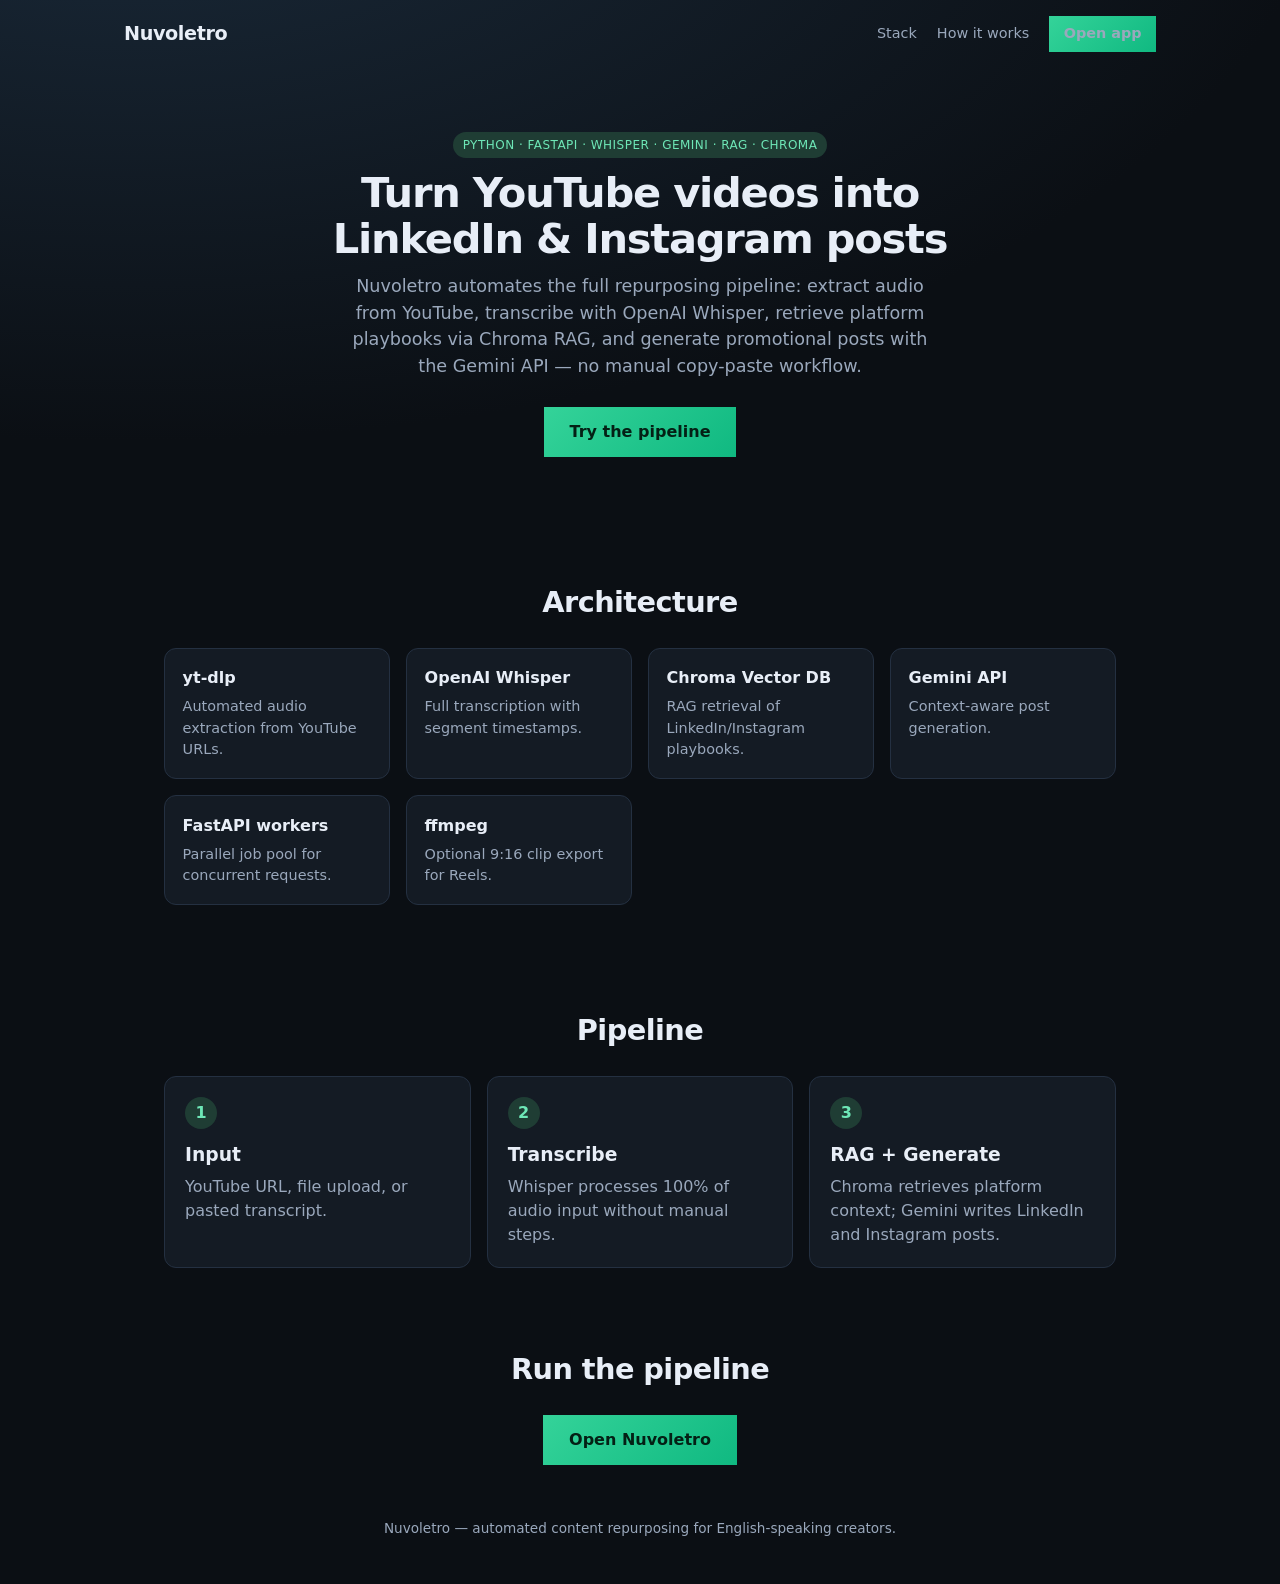
==== static/landing.html @ f25f4bf4 "Initial commit: Nuvoletro - Automated content repurposing pipeline with Whisper, Chroma RAG, and Gem" ====
<!DOCTYPE html>
<html lang="en">
<head>
  <meta charset="UTF-8" />
  <meta name="viewport" content="width=device-width, initial-scale=1" />
  <title>Nuvoletro — Automated content repurposing</title>
  <meta name="description" content="Extract YouTube audio, transcribe with Whisper, contextualize with RAG + Gemini, and generate LinkedIn and Instagram posts automatically." />
  <link rel="stylesheet" href="/static/style.css" />
  <link rel="stylesheet" href="/static/landing.css" />
</head>
<body>
  <nav class="lp-nav">
    <span class="lp-logo">Nuvoletro</span>
    <div class="lp-nav-links">
      <a href="#stack">Stack</a>
      <a href="#how">How it works</a>
      <a class="btn lp-cta-sm" href="/">Open app</a>
    </div>
  </nav>

  <header class="lp-hero">
    <p class="badge">Python · FastAPI · Whisper · Gemini · RAG · Chroma</p>
    <h1>Turn YouTube videos into LinkedIn & Instagram posts</h1>
    <p class="lp-sub">
      Nuvoletro automates the full repurposing pipeline: extract audio from YouTube,
      transcribe with OpenAI Whisper, retrieve platform playbooks via Chroma RAG,
      and generate promotional posts with the Gemini API — no manual copy-paste workflow.
    </p>
    <div class="lp-hero-cta">
      <a class="btn lp-cta" href="/">Try the pipeline</a>
    </div>
  </header>

  <section class="lp-section" id="stack">
    <h2>Architecture</h2>
    <ul class="lp-grid">
      <li><strong>yt-dlp</strong><span>Automated audio extraction from YouTube URLs.</span></li>
      <li><strong>OpenAI Whisper</strong><span>Full transcription with segment timestamps.</span></li>
      <li><strong>Chroma Vector DB</strong><span>RAG retrieval of LinkedIn/Instagram playbooks.</span></li>
      <li><strong>Gemini API</strong><span>Context-aware post generation.</span></li>
      <li><strong>FastAPI workers</strong><span>Parallel job pool for concurrent requests.</span></li>
      <li><strong>ffmpeg</strong><span>Optional 9:16 clip export for Reels.</span></li>
    </ul>
  </section>

  <section class="lp-section" id="how">
    <h2>Pipeline</h2>
    <div class="lp-steps">
      <article class="lp-step">
        <span class="lp-step-num">1</span>
        <h3>Input</h3>
        <p>YouTube URL, file upload, or pasted transcript.</p>
      </article>
      <article class="lp-step">
        <span class="lp-step-num">2</span>
        <h3>Transcribe</h3>
        <p>Whisper processes 100% of audio input without manual steps.</p>
      </article>
      <article class="lp-step">
        <span class="lp-step-num">3</span>
        <h3>RAG + Generate</h3>
        <p>Chroma retrieves platform context; Gemini writes LinkedIn and Instagram posts.</p>
      </article>
    </div>
  </section>

  <section class="lp-section lp-final">
    <h2>Run the pipeline</h2>
    <a class="btn lp-cta" href="/">Open Nuvoletro</a>
  </section>

  <footer>
    <p>Nuvoletro — automated content repurposing for English-speaking creators.</p>
  </footer>
</body>
</html>
---- static/style.css ----
:root {
  --bg: #0b0f14;
  --card: #141b24;
  --text: #e8eef7;
  --muted: #9aa8bc;
  --accent: #6ee7b7;
  --accent-dim: #1f3d34;
  --border: #243041;
  --danger: #f87171;
}

* { box-sizing: border-box; }

body {
  margin: 0;
  font-family: "Segoe UI", system-ui, sans-serif;
  background: radial-gradient(1200px 600px at 10% -10%, #1a2a3a, var(--bg));
  color: var(--text);
  line-height: 1.5;
}

.hero {
  padding: 2.5rem 1.5rem 1rem;
  text-align: center;
}

.app-nav {
  display: flex;
  align-items: center;
  justify-content: space-between;
  max-width: 960px;
  margin: 0 auto 1.5rem;
  text-align: left;
}
.app-logo { font-weight: 700; color: var(--text); text-decoration: none; font-size: 1.1rem; }
.app-nav-link { color: var(--muted); text-decoration: none; font-size: 0.9rem; }
.app-nav-link:hover { color: var(--text); }

.badge {
  display: inline-block;
  margin: 0;
  padding: 0.25rem 0.6rem;
  border-radius: 999px;
  background: var(--accent-dim);
  color: var(--accent);
  font-size: 0.75rem;
  letter-spacing: 0.04em;
  text-transform: uppercase;
}

h1 {
  margin: 0.5rem 0 0.25rem;
  font-size: 2.4rem;
  letter-spacing: -0.03em;
}

.tagline { color: var(--muted); max-width: 36rem; margin: 0 auto; }

.mode-pill {
  display: inline-block;
  margin-top: 1rem;
  padding: 0.35rem 0.75rem;
  border-radius: 999px;
  border: 1px solid var(--border);
  font-size: 0.85rem;
}

.container {
  max-width: 960px;
  margin: 0 auto;
  padding: 1rem 1.5rem 3rem;
}

.card {
  background: var(--card);
  border: 1px solid var(--border);
  border-radius: 14px;
  padding: 1.25rem 1.5rem;
  margin-bottom: 1.25rem;
}

label {
  display: block;
  margin-bottom: 1rem;
  font-size: 0.9rem;
  color: var(--muted);
}

input, textarea, select, button {
  width: 100%;
  margin-top: 0.35rem;
  padding: 0.65rem 0.75rem;
  border-radius: 8px;
  border: 1px solid var(--border);
  background: #0f141c;
  color: var(--text);
  font: inherit;
}

button, .btn {
  cursor: pointer;
  border: none;
  background: linear-gradient(135deg, #34d399, #10b981);
  color: #042015;
  font-weight: 600;
  text-decoration: none;
  display: inline-block;
  text-align: center;
}

button:disabled { opacity: 0.6; cursor: wait; }

.or { text-align: center; color: var(--muted); font-size: 0.85rem; }

.status { margin-top: 1rem; color: var(--accent); }
.status.error { color: var(--danger); }

.results-header {
  display: flex;
  flex-wrap: wrap;
  align-items: center;
  justify-content: space-between;
  gap: 0.75rem;
}

.actions { display: flex; gap: 0.5rem; flex-wrap: wrap; }

.btn.secondary {
  width: auto;
  padding: 0.5rem 0.85rem;
  background: transparent;
  border: 1px solid var(--border);
  color: var(--text);
  font-size: 0.85rem;
}

.platform-grid {
  display: grid;
  grid-template-columns: repeat(auto-fit, minmax(240px, 1fr));
  gap: 1rem;
  margin: 1rem 0;
}

.platform {
  border: 1px solid var(--border);
  border-radius: 10px;
  padding: 1rem;
  background: #0f141c;
}

.platform h3 { margin-top: 0; font-size: 1rem; }

.platform .copy {
  margin-top: 0.75rem;
  width: auto;
  padding: 0.4rem 0.7rem;
  font-size: 0.8rem;
}

pre {
  white-space: pre-wrap;
  word-break: break-word;
  background: #0f141c;
  border-radius: 8px;
  padding: 0.75rem;
  font-size: 0.85rem;
  max-height: 220px;
  overflow: auto;
}

#clips-out { padding-left: 1.2rem; }
#clips-out li { margin-bottom: 0.6rem; }
.clip-dl { width: auto; margin-left: 0.5rem; padding: 0.25rem 0.6rem; font-size: 0.75rem; }
.clip-note { list-style: none; color: var(--muted); font-size: 0.8rem; }

footer {
  text-align: center;
  color: var(--muted);
  font-size: 0.85rem;
  padding-bottom: 2rem;
}
---- static/landing.css ----
.lp-nav {
  display: flex;
  align-items: center;
  justify-content: space-between;
  padding: 1rem 1.5rem;
  max-width: 1080px;
  margin: 0 auto;
}
.lp-logo { font-weight: 700; font-size: 1.2rem; letter-spacing: -0.02em; }
.lp-nav-links { display: flex; align-items: center; gap: 1.25rem; }
.lp-nav-links a { color: var(--muted); text-decoration: none; font-size: 0.9rem; }
.lp-nav-links a:hover { color: var(--text); }
.lp-cta-sm { width: auto; padding: 0.45rem 0.9rem; font-size: 0.85rem; }

.lp-hero {
  max-width: 760px;
  margin: 2rem auto 0;
  padding: 2rem 1.5rem 3rem;
  text-align: center;
}
.lp-hero h1 { font-size: 2.6rem; line-height: 1.1; margin: 0.75rem 0; letter-spacing: -0.03em; }
.lp-sub { color: var(--muted); font-size: 1.1rem; max-width: 38rem; margin: 0 auto; }
.lp-sub.center { text-align: center; }
.lp-hero-cta { display: flex; gap: 0.75rem; justify-content: center; margin: 1.75rem 0 0.75rem; flex-wrap: wrap; }
.lp-cta { width: auto; padding: 0.8rem 1.6rem; font-size: 1rem; }
.lp-microcopy { color: var(--muted); font-size: 0.82rem; }
.lp-microcopy.center { text-align: center; margin-top: 1rem; }

.lp-section { max-width: 1000px; margin: 0 auto; padding: 2.5rem 1.5rem; }
.lp-section h2 { text-align: center; font-size: 1.8rem; letter-spacing: -0.02em; }

.lp-steps { display: grid; grid-template-columns: repeat(auto-fit, minmax(240px, 1fr)); gap: 1rem; margin-top: 1.5rem; }
.lp-step {
  background: var(--card); border: 1px solid var(--border);
  border-radius: 12px; padding: 1.25rem;
}
.lp-step-num {
  display: inline-flex; align-items: center; justify-content: center;
  width: 2rem; height: 2rem; border-radius: 999px;
  background: var(--accent-dim); color: var(--accent); font-weight: 700;
}
.lp-step h3 { margin: 0.75rem 0 0.35rem; }
.lp-step p { color: var(--muted); margin: 0; }

.lp-grid {
  list-style: none; padding: 0; margin: 1.5rem 0 0;
  display: grid; grid-template-columns: repeat(auto-fit, minmax(220px, 1fr)); gap: 1rem;
}
.lp-grid li {
  background: var(--card); border: 1px solid var(--border);
  border-radius: 12px; padding: 1.1rem; display: flex; flex-direction: column; gap: 0.35rem;
}
.lp-grid strong { color: var(--text); }
.lp-grid span { color: var(--muted); font-size: 0.9rem; }

.lp-pricing { display: grid; grid-template-columns: repeat(auto-fit, minmax(250px, 1fr)); gap: 1.25rem; margin-top: 1.75rem; }
.lp-plan {
  position: relative; background: var(--card); border: 1px solid var(--border);
  border-radius: 14px; padding: 1.5rem; display: flex; flex-direction: column;
}
.lp-plan-featured { border-color: var(--accent); box-shadow: 0 0 0 1px var(--accent-dim); }
.lp-tag {
  position: absolute; top: -0.7rem; left: 1.5rem;
  background: var(--accent); color: #042015; font-size: 0.72rem; font-weight: 700;
  padding: 0.2rem 0.6rem; border-radius: 999px;
}
.lp-price { font-size: 2.2rem; font-weight: 700; margin: 0.5rem 0 0; }
.lp-price span { font-size: 1rem; color: var(--muted); font-weight: 400; }
.lp-plan-sub { color: var(--muted); margin: 0.25rem 0 1rem; }
.lp-plan ul { list-style: none; padding: 0; margin: 0 0 1.25rem; flex: 1; }
.lp-plan li { padding: 0.35rem 0; border-bottom: 1px solid var(--border); color: var(--text); font-size: 0.92rem; }
.lp-plan li:last-child { border-bottom: none; }
.lp-plan .btn { width: 100%; }

.lp-audience { text-align: center; }
.lp-audience h2 { margin-bottom: 0.75rem; }

.lp-final { text-align: center; }
.lp-final h2 { max-width: 30rem; margin: 0 auto 1.5rem; }

@media (max-width: 520px) {
  .lp-hero h1 { font-size: 2rem; }
  .lp-nav-links { gap: 0.75rem; }
}
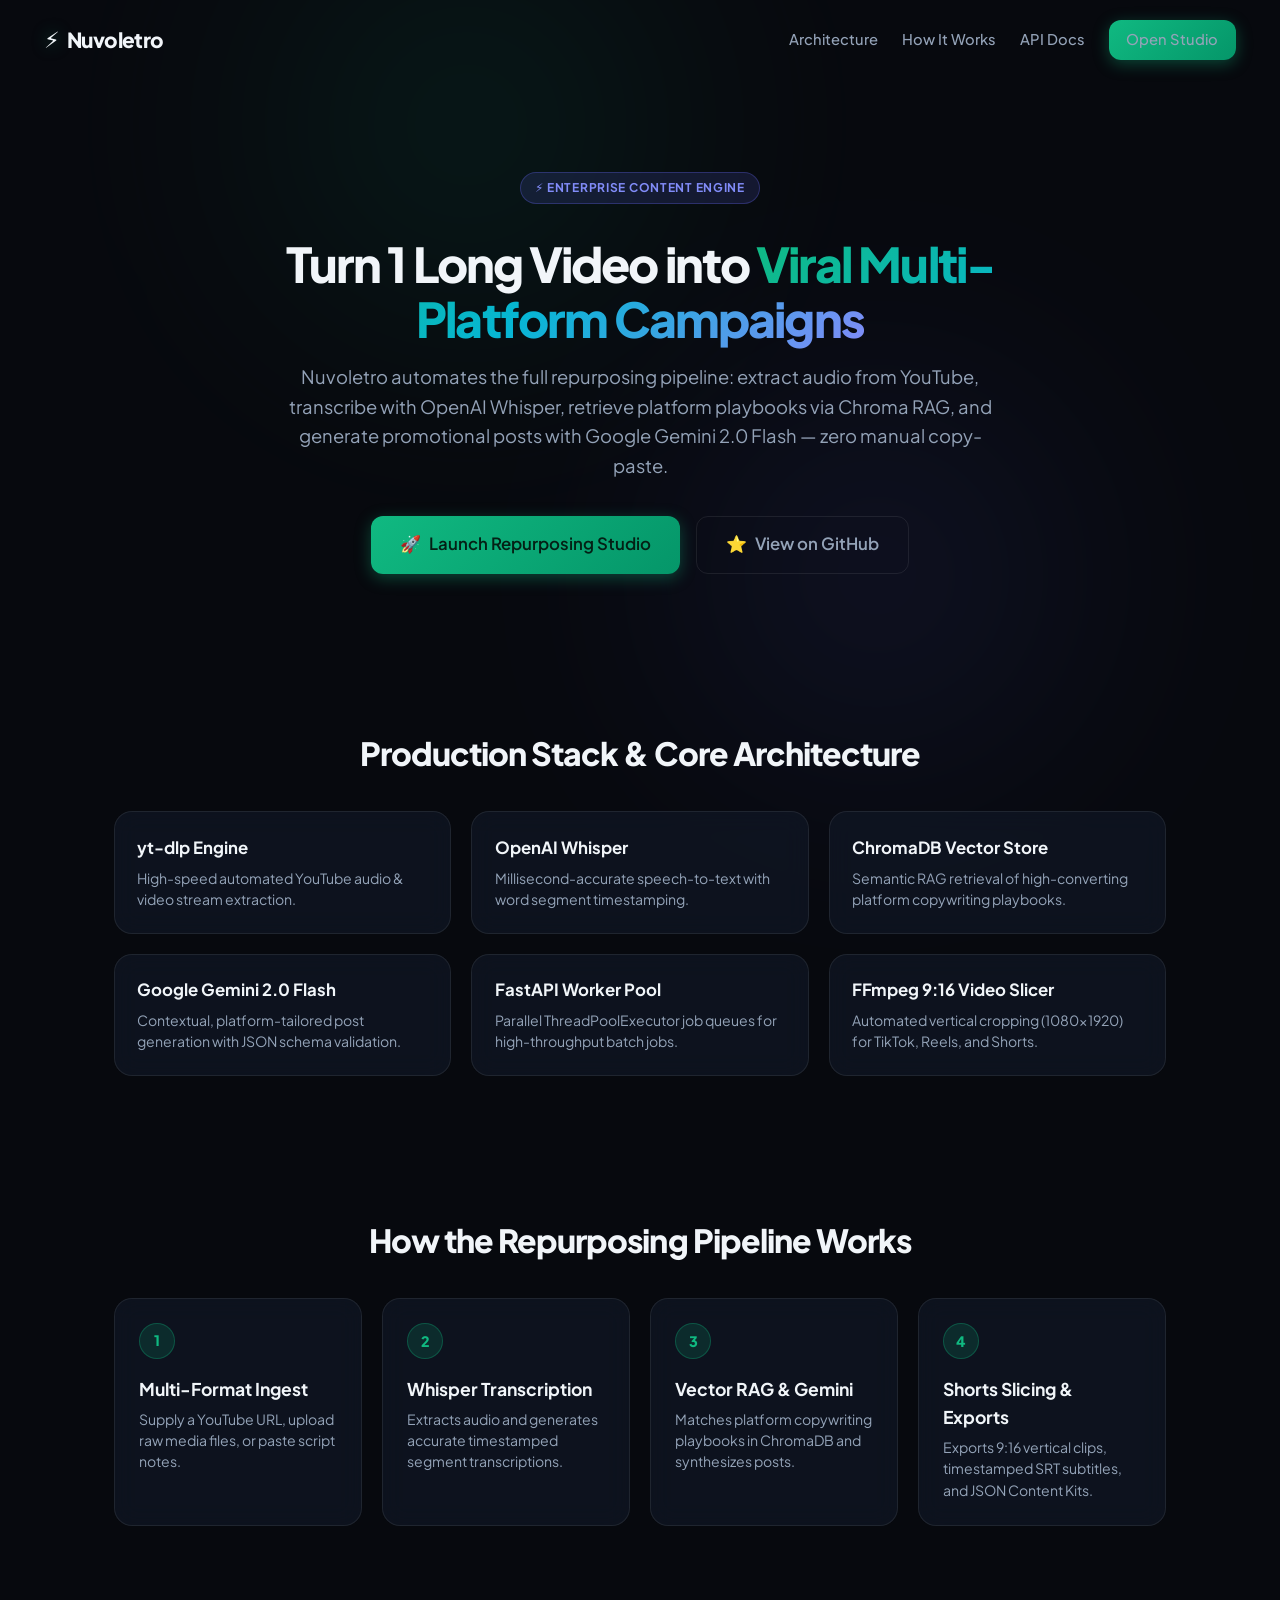
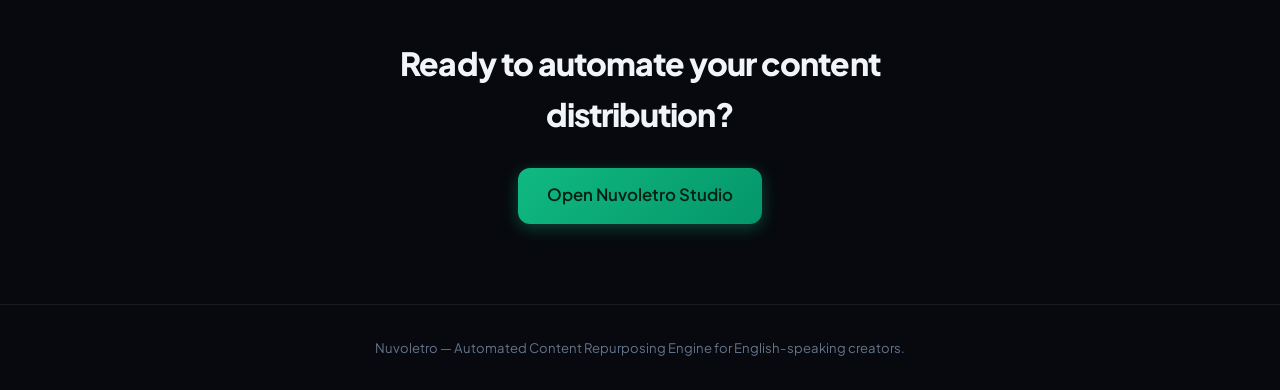
==== commit 242f8bee: "feat(ui): upgrade frontend with modern cyber-dark glassmorphism, interactive tabs, dropzone, pipelin" ====
--- a/static/landing.html
+++ b/static/landing.html
@@ -2,75 +2,114 @@
 <html lang="en">
 <head>
   <meta charset="UTF-8" />
-  <meta name="viewport" content="width=device-width, initial-scale=1" />
-  <title>Nuvoletro — Automated content repurposing</title>
-  <meta name="description" content="Extract YouTube audio, transcribe with Whisper, contextualize with RAG + Gemini, and generate LinkedIn and Instagram posts automatically." />
+  <meta name="viewport" content="width=device-width, initial-scale=1.0" />
+  <title>Nuvoletro — Architecture & Product Overview</title>
+  <meta name="description" content="Extract YouTube audio, transcribe with Whisper, contextualize with Chroma RAG + Gemini, and generate LinkedIn and Instagram posts automatically." />
+  <link rel="preconnect" href="https://fonts.googleapis.com">
+  <link rel="preconnect" href="https://fonts.gstatic.com" crossorigin>
+  <link href="https://fonts.googleapis.com/css2?family=Plus+Jakarta+Sans:wght@400;500;600;700;800&family=JetBrains+Mono:wght@400;500;600&display=swap" rel="stylesheet">
   <link rel="stylesheet" href="/static/style.css" />
   <link rel="stylesheet" href="/static/landing.css" />
 </head>
 <body>
+  <!-- Ambient background glow effects -->
+  <div class="glow-sphere glow-sphere-1"></div>
+  <div class="glow-sphere glow-sphere-2"></div>
+
   <nav class="lp-nav">
-    <span class="lp-logo">Nuvoletro</span>
+    <a href="/" class="brand-logo">
+      <span class="logo-icon">⚡</span>
+      <span class="logo-text">Nuvoletro</span>
+    </a>
     <div class="lp-nav-links">
-      <a href="#stack">Stack</a>
-      <a href="#how">How it works</a>
-      <a class="btn lp-cta-sm" href="/">Open app</a>
+      <a href="#stack">Architecture</a>
+      <a href="#how">How It Works</a>
+      <a href="/docs" target="_blank">API Docs</a>
+      <a class="btn btn-primary lp-cta-sm" href="/">Open Studio</a>
     </div>
   </nav>
 
   <header class="lp-hero">
-    <p class="badge">Python · FastAPI · Whisper · Gemini · RAG · Chroma</p>
-    <h1>Turn YouTube videos into LinkedIn & Instagram posts</h1>
+    <p class="hero-pill">⚡ Enterprise Content Engine</p>
+    <h1>Turn 1 Long Video into <span class="gradient-text">Viral Multi-Platform Campaigns</span></h1>
     <p class="lp-sub">
       Nuvoletro automates the full repurposing pipeline: extract audio from YouTube,
       transcribe with OpenAI Whisper, retrieve platform playbooks via Chroma RAG,
-      and generate promotional posts with the Gemini API — no manual copy-paste workflow.
+      and generate promotional posts with Google Gemini 2.0 Flash — zero manual copy-paste.
     </p>
     <div class="lp-hero-cta">
-      <a class="btn lp-cta" href="/">Try the pipeline</a>
+      <a class="btn btn-primary lp-cta" href="/">
+        <span>🚀</span> Launch Repurposing Studio
+      </a>
+      <a class="btn btn-ghost lp-cta" href="https://github.com/Muhammad-AbdullahGhani/Nuvoletro" target="_blank">
+        <span>⭐</span> View on GitHub
+      </a>
     </div>
   </header>
 
   <section class="lp-section" id="stack">
-    <h2>Architecture</h2>
+    <h2>Production Stack & Core Architecture</h2>
     <ul class="lp-grid">
-      <li><strong>yt-dlp</strong><span>Automated audio extraction from YouTube URLs.</span></li>
-      <li><strong>OpenAI Whisper</strong><span>Full transcription with segment timestamps.</span></li>
-      <li><strong>Chroma Vector DB</strong><span>RAG retrieval of LinkedIn/Instagram playbooks.</span></li>
-      <li><strong>Gemini API</strong><span>Context-aware post generation.</span></li>
-      <li><strong>FastAPI workers</strong><span>Parallel job pool for concurrent requests.</span></li>
-      <li><strong>ffmpeg</strong><span>Optional 9:16 clip export for Reels.</span></li>
+      <li>
+        <strong>yt-dlp Engine</strong>
+        <span>High-speed automated YouTube audio & video stream extraction.</span>
+      </li>
+      <li>
+        <strong>OpenAI Whisper</strong>
+        <span>Millisecond-accurate speech-to-text with word segment timestamping.</span>
+      </li>
+      <li>
+        <strong>ChromaDB Vector Store</strong>
+        <span>Semantic RAG retrieval of high-converting platform copywriting playbooks.</span>
+      </li>
+      <li>
+        <strong>Google Gemini 2.0 Flash</strong>
+        <span>Contextual, platform-tailored post generation with JSON schema validation.</span>
+      </li>
+      <li>
+        <strong>FastAPI Worker Pool</strong>
+        <span>Parallel ThreadPoolExecutor job queues for high-throughput batch jobs.</span>
+      </li>
+      <li>
+        <strong>FFmpeg 9:16 Video Slicer</strong>
+        <span>Automated vertical cropping (1080x1920) for TikTok, Reels, and Shorts.</span>
+      </li>
     </ul>
   </section>
 
   <section class="lp-section" id="how">
-    <h2>Pipeline</h2>
+    <h2>How the Repurposing Pipeline Works</h2>
     <div class="lp-steps">
       <article class="lp-step">
         <span class="lp-step-num">1</span>
-        <h3>Input</h3>
-        <p>YouTube URL, file upload, or pasted transcript.</p>
+        <h3>Multi-Format Ingest</h3>
+        <p>Supply a YouTube URL, upload raw media files, or paste script notes.</p>
       </article>
       <article class="lp-step">
         <span class="lp-step-num">2</span>
-        <h3>Transcribe</h3>
-        <p>Whisper processes 100% of audio input without manual steps.</p>
+        <h3>Whisper Transcription</h3>
+        <p>Extracts audio and generates accurate timestamped segment transcriptions.</p>
       </article>
       <article class="lp-step">
         <span class="lp-step-num">3</span>
-        <h3>RAG + Generate</h3>
-        <p>Chroma retrieves platform context; Gemini writes LinkedIn and Instagram posts.</p>
+        <h3>Vector RAG & Gemini</h3>
+        <p>Matches platform copywriting playbooks in ChromaDB and synthesizes posts.</p>
+      </article>
+      <article class="lp-step">
+        <span class="lp-step-num">4</span>
+        <h3>Shorts Slicing & Exports</h3>
+        <p>Exports 9:16 vertical clips, timestamped SRT subtitles, and JSON Content Kits.</p>
       </article>
     </div>
   </section>
 
   <section class="lp-section lp-final">
-    <h2>Run the pipeline</h2>
-    <a class="btn lp-cta" href="/">Open Nuvoletro</a>
+    <h2>Ready to automate your content distribution?</h2>
+    <a class="btn btn-primary lp-cta" href="/">Open Nuvoletro Studio</a>
   </section>
 
-  <footer>
-    <p>Nuvoletro — automated content repurposing for English-speaking creators.</p>
+  <footer class="app-footer">
+    <p class="footer-text">Nuvoletro — Automated Content Repurposing Engine for English-speaking creators.</p>
   </footer>
 </body>
 </html>
--- a/static/style.css
+++ b/static/style.css
@@ -1,181 +1,1516 @@
+/* ==========================================================================
+   Nuvoletro — Modern Cyber-Dark Glassmorphism Design System
+   ========================================================================== */
+
 :root {
-  --bg: #0b0f14;
-  --card: #141b24;
-  --text: #e8eef7;
-  --muted: #9aa8bc;
-  --accent: #6ee7b7;
-  --accent-dim: #1f3d34;
-  --border: #243041;
-  --danger: #f87171;
-}
-
-* { box-sizing: border-box; }
+  --bg-main: #07090e;
+  --bg-card: rgba(16, 23, 38, 0.7);
+  --bg-card-hover: rgba(22, 32, 53, 0.85);
+  --bg-card-solid: #0e1524;
+  --bg-input: rgba(10, 15, 26, 0.85);
+  --bg-glass: rgba(255, 255, 255, 0.03);
+  
+  --border-color: rgba(255, 255, 255, 0.08);
+  --border-hover: rgba(255, 255, 255, 0.16);
+  --border-accent: rgba(16, 185, 129, 0.4);
+  
+  --text-primary: #f1f5f9;
+  --text-secondary: #94a3b8;
+  --text-muted: #64748b;
+  
+  --accent-primary: #10b981;
+  --accent-primary-hover: #059669;
+  --accent-glow: rgba(16, 185, 129, 0.25);
+  --accent-cyan: #06b6d4;
+  --accent-indigo: #6366f1;
+  --accent-amber: #f59e0b;
+  --accent-rose: #f43f5e;
+  
+  --radius-sm: 8px;
+  --radius-md: 12px;
+  --radius-lg: 18px;
+  --radius-pill: 9999px;
+  
+  --font-sans: 'Plus Jakarta Sans', system-ui, -apple-system, sans-serif;
+  --font-mono: 'JetBrains Mono', monospace;
+  
+  --shadow-card: 0 8px 32px 0 rgba(0, 0, 0, 0.37);
+  --shadow-glow: 0 0 25px -5px var(--accent-glow);
+  --transition-fast: 0.2s cubic-bezier(0.16, 1, 0.3, 1);
+  --transition-normal: 0.3s cubic-bezier(0.16, 1, 0.3, 1);
+}
+
+*, *::before, *::after {
+  box-sizing: border-box;
+}
 
 body {
   margin: 0;
-  font-family: "Segoe UI", system-ui, sans-serif;
-  background: radial-gradient(1200px 600px at 10% -10%, #1a2a3a, var(--bg));
-  color: var(--text);
-  line-height: 1.5;
-}
-
-.hero {
-  padding: 2.5rem 1.5rem 1rem;
+  padding: 0;
+  background-color: var(--bg-main);
+  color: var(--text-primary);
+  font-family: var(--font-sans);
+  line-height: 1.6;
+  min-height: 100vh;
+  position: relative;
+  overflow-x: hidden;
+  -webkit-font-smoothing: antialiased;
+}
+
+/* Ambient Background Glows */
+.glow-sphere {
+  position: absolute;
+  width: 550px;
+  height: 550px;
+  border-radius: 50%;
+  pointer-events: none;
+  z-index: 0;
+  filter: blur(120px);
+  opacity: 0.15;
+}
+
+.glow-sphere-1 {
+  top: -150px;
+  left: 15%;
+  background: radial-gradient(circle, var(--accent-primary), transparent 70%);
+}
+
+.glow-sphere-2 {
+  top: 300px;
+  right: 10%;
+  background: radial-gradient(circle, var(--accent-indigo), transparent 70%);
+}
+
+/* Header & Nav */
+.app-header {
+  position: sticky;
+  top: 0;
+  z-index: 100;
+  background: rgba(7, 9, 14, 0.85);
+  backdrop-filter: blur(16px);
+  border-bottom: 1px solid var(--border-color);
+  padding: 0.85rem 1.5rem;
+}
+
+.header-container {
+  max-width: 1240px;
+  margin: 0 auto;
+  display: flex;
+  align-items: center;
+  justify-content: space-between;
+  gap: 1rem;
+}
+
+.brand-group {
+  display: flex;
+  align-items: center;
+}
+
+.brand-logo {
+  display: flex;
+  align-items: center;
+  gap: 0.5rem;
+  text-decoration: none;
+  color: var(--text-primary);
+  font-weight: 800;
+  font-size: 1.3rem;
+  letter-spacing: -0.03em;
+}
+
+.logo-icon {
+  font-size: 1.4rem;
+  filter: drop-shadow(0 0 8px rgba(16, 185, 129, 0.6));
+}
+
+.logo-badge {
+  font-size: 0.65rem;
+  font-weight: 700;
+  letter-spacing: 0.08em;
+  padding: 0.15rem 0.45rem;
+  border-radius: var(--radius-pill);
+  background: rgba(16, 185, 129, 0.15);
+  color: var(--accent-primary);
+  border: 1px solid rgba(16, 185, 129, 0.3);
+}
+
+.status-pill {
+  display: inline-flex;
+  align-items: center;
+  gap: 0.5rem;
+  padding: 0.35rem 0.85rem;
+  border-radius: var(--radius-pill);
+  background: var(--bg-card);
+  border: 1px solid var(--border-color);
+  font-size: 0.8rem;
+  color: var(--text-secondary);
+  font-weight: 500;
+  transition: var(--transition-fast);
+}
+
+.status-indicator {
+  width: 8px;
+  height: 8px;
+  border-radius: 50%;
+  background: var(--text-muted);
+}
+
+.status-pill.live {
+  border-color: rgba(16, 185, 129, 0.3);
+  color: #a7f3d0;
+  background: rgba(16, 185, 129, 0.08);
+}
+.status-pill.live .status-indicator {
+  background: var(--accent-primary);
+  box-shadow: 0 0 10px var(--accent-primary);
+  animation: pulse-dot 2s infinite;
+}
+
+.status-pill.demo {
+  border-color: rgba(245, 158, 11, 0.3);
+  color: #fde68a;
+  background: rgba(245, 158, 11, 0.08);
+}
+.status-pill.demo .status-indicator {
+  background: var(--accent-amber);
+}
+
+@keyframes pulse-dot {
+  0% { transform: scale(0.95); opacity: 0.7; }
+  50% { transform: scale(1.2); opacity: 1; box-shadow: 0 0 12px var(--accent-primary); }
+  100% { transform: scale(0.95); opacity: 0.7; }
+}
+
+.nav-actions {
+  display: flex;
+  align-items: center;
+  gap: 1.25rem;
+}
+
+.nav-link {
+  color: var(--text-secondary);
+  text-decoration: none;
+  font-size: 0.88rem;
+  font-weight: 500;
+  display: flex;
+  align-items: center;
+  gap: 0.35rem;
+  transition: color var(--transition-fast);
+}
+
+.nav-link:hover {
+  color: var(--text-primary);
+}
+
+/* Hero Banner */
+.hero-banner {
   text-align: center;
-}
-
-.app-nav {
+  padding: 3rem 1.5rem 2rem;
+  position: relative;
+  z-index: 1;
+}
+
+.banner-inner {
+  max-width: 800px;
+  margin: 0 auto;
+}
+
+.hero-pill {
+  display: inline-block;
+  font-size: 0.75rem;
+  font-weight: 700;
+  letter-spacing: 0.06em;
+  text-transform: uppercase;
+  padding: 0.35rem 0.85rem;
+  border-radius: var(--radius-pill);
+  background: rgba(99, 102, 241, 0.15);
+  color: #818cf8;
+  border: 1px solid rgba(99, 102, 241, 0.3);
+  margin-bottom: 1rem;
+}
+
+.hero-title {
+  font-size: 2.6rem;
+  font-weight: 800;
+  line-height: 1.15;
+  letter-spacing: -0.04em;
+  margin: 0 0 0.75rem;
+}
+
+.gradient-text {
+  background: linear-gradient(135deg, #10b981 0%, #06b6d4 50%, #818cf8 100%);
+  -webkit-background-clip: text;
+  -webkit-text-fill-color: transparent;
+}
+
+.hero-subtitle {
+  font-size: 1.05rem;
+  color: var(--text-secondary);
+  max-width: 620px;
+  margin: 0 auto;
+}
+
+/* Layout */
+.app-main-layout {
+  max-width: 1240px;
+  margin: 0 auto;
+  padding: 0 1.5rem 4rem;
+  position: relative;
+  z-index: 1;
+}
+
+/* Studio Glass Card */
+.studio-card {
+  background: var(--bg-card);
+  backdrop-filter: blur(14px);
+  -webkit-backdrop-filter: blur(14px);
+  border: 1px solid var(--border-color);
+  border-radius: var(--radius-lg);
+  box-shadow: var(--shadow-card);
+  padding: 1.75rem;
+  margin-bottom: 1.75rem;
+  transition: border-color var(--transition-normal);
+}
+
+.studio-card:hover {
+  border-color: var(--border-hover);
+}
+
+.card-header {
   display: flex;
   align-items: center;
   justify-content: space-between;
-  max-width: 960px;
-  margin: 0 auto 1.5rem;
+  flex-wrap: wrap;
+  gap: 1rem;
+  margin-bottom: 1.5rem;
+}
+
+.card-title {
+  font-size: 1.25rem;
+  font-weight: 700;
+  letter-spacing: -0.02em;
+  margin: 0;
+}
+
+.card-subtitle {
+  font-size: 0.88rem;
+  color: var(--text-secondary);
+  margin: 0.25rem 0 0;
+}
+
+/* Source Input Tabs */
+.source-tabs {
+  display: grid;
+  grid-template-columns: repeat(3, 1fr);
+  gap: 0.75rem;
+  background: rgba(10, 15, 26, 0.6);
+  padding: 0.4rem;
+  border-radius: var(--radius-md);
+  border: 1px solid var(--border-color);
+  margin-bottom: 1.5rem;
+}
+
+.source-tab {
+  background: transparent;
+  border: none;
+  border-radius: var(--radius-sm);
+  padding: 0.75rem 1rem;
+  color: var(--text-secondary);
+  font-weight: 600;
+  font-size: 0.92rem;
+  display: flex;
+  align-items: center;
+  justify-content: center;
+  gap: 0.5rem;
+  cursor: pointer;
+  transition: all var(--transition-fast);
+}
+
+.source-tab:hover {
+  color: var(--text-primary);
+  background: rgba(255, 255, 255, 0.04);
+}
+
+.source-tab.active {
+  background: var(--bg-card-solid);
+  color: var(--accent-primary);
+  box-shadow: 0 4px 12px rgba(0, 0, 0, 0.3);
+  border: 1px solid rgba(16, 185, 129, 0.3);
+}
+
+/* Tab Panes */
+.tab-pane {
+  display: none;
+}
+
+.tab-pane.active {
+  display: block;
+  animation: fadeIn 0.25s ease;
+}
+
+@keyframes fadeIn {
+  from { opacity: 0; transform: translateY(4px); }
+  to { opacity: 1; transform: translateY(0); }
+}
+
+/* Form Styles */
+.form-group {
+  margin-bottom: 1.5rem;
+}
+
+.field-label {
+  display: flex;
+  align-items: center;
+  justify-content: space-between;
+  margin-bottom: 0.5rem;
+  font-size: 0.88rem;
+  font-weight: 600;
+  color: var(--text-primary);
+}
+
+.label-hint {
+  font-size: 0.78rem;
+  font-weight: 400;
+  color: var(--text-muted);
+}
+
+.input-with-icon {
+  position: relative;
+  display: flex;
+  align-items: center;
+}
+
+.input-icon {
+  position: absolute;
+  left: 1rem;
+  font-size: 1rem;
+  color: var(--text-muted);
+  pointer-events: none;
+}
+
+input[type="text"],
+input[type="url"],
+textarea,
+select {
+  width: 100%;
+  background: var(--bg-input);
+  border: 1px solid var(--border-color);
+  border-radius: var(--radius-md);
+  padding: 0.85rem 1rem;
+  font-family: var(--font-sans);
+  font-size: 0.95rem;
+  color: var(--text-primary);
+  transition: all var(--transition-fast);
+}
+
+.input-with-icon input {
+  padding-left: 2.75rem;
+}
+
+input:focus,
+textarea:focus,
+select:focus {
+  outline: none;
+  border-color: var(--accent-primary);
+  box-shadow: 0 0 0 3px rgba(16, 185, 129, 0.15);
+  background: rgba(14, 21, 36, 0.95);
+}
+
+textarea {
+  resize: vertical;
+  min-height: 120px;
+  line-height: 1.6;
+}
+
+.quick-samples-list {
+  display: flex;
+  gap: 0.5rem;
+  margin-top: 0.65rem;
+  flex-wrap: wrap;
+}
+
+.quick-sample-tag {
+  font-size: 0.75rem;
+  background: rgba(255, 255, 255, 0.04);
+  border: 1px solid var(--border-color);
+  border-radius: var(--radius-pill);
+  padding: 0.25rem 0.65rem;
+  color: var(--text-secondary);
+  cursor: pointer;
+  transition: var(--transition-fast);
+}
+
+.quick-sample-tag:hover {
+  background: rgba(16, 185, 129, 0.1);
+  color: var(--accent-primary);
+  border-color: rgba(16, 185, 129, 0.3);
+}
+
+/* Dropzone */
+.dropzone {
+  border: 2px dashed var(--border-color);
+  border-radius: var(--radius-md);
+  padding: 2.25rem 1.5rem;
+  text-align: center;
+  background: rgba(10, 15, 26, 0.4);
+  cursor: pointer;
+  position: relative;
+  transition: all var(--transition-normal);
+}
+
+.dropzone:hover,
+.dropzone.drag-over {
+  border-color: var(--accent-primary);
+  background: rgba(16, 185, 129, 0.04);
+}
+
+.file-input-hidden {
+  position: absolute;
+  top: 0;
+  left: 0;
+  width: 100%;
+  height: 100%;
+  opacity: 0;
+  cursor: pointer;
+}
+
+.dropzone-icon {
+  font-size: 2.2rem;
+  margin-bottom: 0.5rem;
+}
+
+.dropzone-title {
+  margin: 0 0 0.25rem;
+  font-size: 0.95rem;
+  font-weight: 600;
+  color: var(--text-primary);
+}
+
+.browse-link {
+  color: var(--accent-primary);
+  text-decoration: underline;
+}
+
+.dropzone-formats {
+  margin: 0;
+  font-size: 0.78rem;
+  color: var(--text-muted);
+}
+
+.file-info-box {
+  display: flex;
+  align-items: center;
+  justify-content: space-between;
+  background: var(--bg-card-solid);
+  border: 1px solid rgba(16, 185, 129, 0.3);
+  border-radius: var(--radius-md);
+  padding: 0.75rem 1rem;
+}
+
+.file-meta {
+  display: flex;
+  flex-direction: column;
   text-align: left;
-}
-.app-logo { font-weight: 700; color: var(--text); text-decoration: none; font-size: 1.1rem; }
-.app-nav-link { color: var(--muted); text-decoration: none; font-size: 0.9rem; }
-.app-nav-link:hover { color: var(--text); }
-
-.badge {
-  display: inline-block;
-  margin: 0;
+  margin-left: 0.75rem;
+  flex: 1;
+}
+
+.file-name {
+  font-size: 0.9rem;
+  font-weight: 600;
+  color: var(--text-primary);
+}
+
+.file-size {
+  font-size: 0.75rem;
+  color: var(--text-secondary);
+}
+
+.btn-icon-remove {
+  background: transparent;
+  border: none;
+  color: var(--text-muted);
+  font-size: 1.1rem;
+  cursor: pointer;
+  padding: 0.25rem 0.5rem;
+  border-radius: var(--radius-sm);
+}
+
+.btn-icon-remove:hover {
+  color: var(--accent-rose);
+}
+
+/* Transcript preset & word counter */
+.label-row {
+  display: flex;
+  justify-content: space-between;
+  align-items: center;
+  margin-bottom: 0.5rem;
+}
+
+.word-counter {
+  font-size: 0.78rem;
+  color: var(--text-muted);
+  font-family: var(--font-mono);
+}
+
+.transcript-presets {
+  display: flex;
+  align-items: center;
+  gap: 0.5rem;
+  margin-top: 0.75rem;
+  flex-wrap: wrap;
+}
+
+.preset-label {
+  font-size: 0.78rem;
+  color: var(--text-muted);
+}
+
+.preset-btn {
+  background: rgba(255, 255, 255, 0.04);
+  border: 1px solid var(--border-color);
+  border-radius: var(--radius-sm);
+  color: var(--text-secondary);
+  font-size: 0.75rem;
   padding: 0.25rem 0.6rem;
-  border-radius: 999px;
-  background: var(--accent-dim);
-  color: var(--accent);
+  cursor: pointer;
+  transition: var(--transition-fast);
+}
+
+.preset-btn:hover {
+  background: rgba(99, 102, 241, 0.15);
+  color: #a5b4fc;
+  border-color: rgba(99, 102, 241, 0.3);
+}
+
+/* Config Grid */
+.config-grid {
+  display: grid;
+  grid-template-columns: 1.5fr 1fr;
+  gap: 1.25rem;
+  margin-bottom: 1.75rem;
+}
+
+.niche-chips {
+  display: flex;
+  gap: 0.4rem;
+  margin-top: 0.65rem;
+  flex-wrap: wrap;
+}
+
+.niche-chip {
+  background: rgba(255, 255, 255, 0.03);
+  border: 1px solid var(--border-color);
+  border-radius: var(--radius-pill);
+  padding: 0.25rem 0.65rem;
   font-size: 0.75rem;
-  letter-spacing: 0.04em;
-  text-transform: uppercase;
-}
-
-h1 {
-  margin: 0.5rem 0 0.25rem;
-  font-size: 2.4rem;
-  letter-spacing: -0.03em;
-}
-
-.tagline { color: var(--muted); max-width: 36rem; margin: 0 auto; }
-
-.mode-pill {
-  display: inline-block;
-  margin-top: 1rem;
-  padding: 0.35rem 0.75rem;
-  border-radius: 999px;
-  border: 1px solid var(--border);
-  font-size: 0.85rem;
-}
-
-.container {
-  max-width: 960px;
-  margin: 0 auto;
-  padding: 1rem 1.5rem 3rem;
-}
-
-.card {
-  background: var(--card);
-  border: 1px solid var(--border);
-  border-radius: 14px;
-  padding: 1.25rem 1.5rem;
-  margin-bottom: 1.25rem;
-}
-
-label {
-  display: block;
-  margin-bottom: 1rem;
-  font-size: 0.9rem;
-  color: var(--muted);
-}
-
-input, textarea, select, button {
-  width: 100%;
-  margin-top: 0.35rem;
-  padding: 0.65rem 0.75rem;
-  border-radius: 8px;
-  border: 1px solid var(--border);
-  background: #0f141c;
-  color: var(--text);
-  font: inherit;
-}
-
-button, .btn {
+  color: var(--text-secondary);
+  cursor: pointer;
+  transition: var(--transition-fast);
+}
+
+.niche-chip:hover,
+.niche-chip.active {
+  background: rgba(16, 185, 129, 0.12);
+  color: var(--accent-primary);
+  border-color: rgba(16, 185, 129, 0.35);
+}
+
+.select-wrapper {
+  position: relative;
+}
+
+.select-wrapper select {
+  appearance: none;
+  cursor: pointer;
+}
+
+/* Buttons */
+.btn {
+  display: inline-flex;
+  align-items: center;
+  justify-content: center;
+  gap: 0.5rem;
+  padding: 0.75rem 1.4rem;
+  border-radius: var(--radius-md);
+  font-family: var(--font-sans);
+  font-size: 0.95rem;
+  font-weight: 600;
+  text-decoration: none;
   cursor: pointer;
   border: none;
-  background: linear-gradient(135deg, #34d399, #10b981);
+  transition: all var(--transition-fast);
+}
+
+.btn-primary {
+  background: linear-gradient(135deg, #10b981 0%, #059669 100%);
   color: #042015;
+  box-shadow: 0 4px 16px rgba(16, 185, 129, 0.35);
+}
+
+.btn-primary:hover {
+  background: linear-gradient(135deg, #34d399 0%, #10b981 100%);
+  box-shadow: 0 6px 22px rgba(16, 185, 129, 0.5);
+  transform: translateY(-1px);
+}
+
+.btn-hero {
+  width: 100%;
+  padding: 1rem 1.75rem;
+  font-size: 1.05rem;
+  border-radius: var(--radius-md);
+  position: relative;
+  overflow: hidden;
+}
+
+.btn-hero .btn-content {
+  display: inline-flex;
+  align-items: center;
+  gap: 0.6rem;
+  z-index: 1;
+}
+
+.btn-hero:disabled {
+  opacity: 0.6;
+  cursor: not-allowed;
+  transform: none;
+  box-shadow: none;
+}
+
+.btn-ghost {
+  background: transparent;
+  border: 1px solid var(--border-color);
+  color: var(--text-secondary);
+}
+
+.btn-ghost:hover {
+  background: rgba(255, 255, 255, 0.05);
+  color: var(--text-primary);
+}
+
+.btn-sm {
+  padding: 0.4rem 0.8rem;
+  font-size: 0.82rem;
+  border-radius: var(--radius-sm);
+}
+
+.btn-outline {
+  background: rgba(255, 255, 255, 0.03);
+  border: 1px solid var(--border-color);
+  color: var(--text-primary);
+  font-size: 0.85rem;
+  padding: 0.5rem 0.95rem;
+}
+
+.btn-outline:hover {
+  border-color: var(--border-hover);
+  background: rgba(255, 255, 255, 0.07);
+}
+
+.btn-secondary {
+  background: rgba(99, 102, 241, 0.15);
+  color: #a5b4fc;
+  border: 1px solid rgba(99, 102, 241, 0.3);
+  font-size: 0.85rem;
+  padding: 0.5rem 0.95rem;
+}
+
+.btn-secondary:hover {
+  background: rgba(99, 102, 241, 0.25);
+  color: #fff;
+}
+
+.btn-copy {
+  background: rgba(255, 255, 255, 0.05);
+  border: 1px solid var(--border-color);
+  color: var(--text-secondary);
+  font-size: 0.8rem;
+  padding: 0.4rem 0.75rem;
+  border-radius: var(--radius-sm);
+}
+
+.btn-copy:hover,
+.btn-copy.copied {
+  background: rgba(16, 185, 129, 0.15);
+  color: var(--accent-primary);
+  border-color: rgba(16, 185, 129, 0.35);
+}
+
+.btn-copy-sm {
+  background: transparent;
+  border: 1px solid var(--border-color);
+  color: var(--text-muted);
+  font-size: 0.75rem;
+  padding: 0.25rem 0.55rem;
+  border-radius: var(--radius-sm);
+}
+
+.btn-copy-sm:hover {
+  color: var(--accent-primary);
+  border-color: rgba(16, 185, 129, 0.3);
+}
+
+.btn-block {
+  width: 100%;
+}
+
+/* Pipeline Progress Visualizer */
+.pipeline-progress-card {
+  margin-top: 1.75rem;
+  background: rgba(10, 15, 26, 0.85);
+  border: 1px solid rgba(16, 185, 129, 0.3);
+  border-radius: var(--radius-md);
+  padding: 1.25rem 1.5rem;
+  animation: fadeIn 0.3s ease;
+}
+
+.progress-header {
+  display: flex;
+  align-items: center;
+  justify-content: space-between;
+  margin-bottom: 1.25rem;
+}
+
+.progress-title-wrap {
+  display: flex;
+  align-items: center;
+  gap: 0.85rem;
+}
+
+.pulsing-spinner {
+  width: 22px;
+  height: 22px;
+  border: 3px solid rgba(16, 185, 129, 0.2);
+  border-top-color: var(--accent-primary);
+  border-radius: 50%;
+  animation: spin 0.8s linear infinite;
+}
+
+@keyframes spin {
+  to { transform: rotate(360deg); }
+}
+
+.progress-title {
+  margin: 0;
+  font-size: 0.95rem;
+  font-weight: 700;
+  color: var(--text-primary);
+}
+
+.progress-subtitle {
+  margin: 0.15rem 0 0;
+  font-size: 0.78rem;
+  color: var(--text-secondary);
+}
+
+.progress-timer {
+  font-family: var(--font-mono);
+  font-size: 0.88rem;
   font-weight: 600;
-  text-decoration: none;
-  display: inline-block;
-  text-align: center;
-}
-
-button:disabled { opacity: 0.6; cursor: wait; }
-
-.or { text-align: center; color: var(--muted); font-size: 0.85rem; }
-
-.status { margin-top: 1rem; color: var(--accent); }
-.status.error { color: var(--danger); }
-
-.results-header {
-  display: flex;
+  color: var(--accent-primary);
+  background: rgba(16, 185, 129, 0.1);
+  padding: 0.25rem 0.65rem;
+  border-radius: var(--radius-sm);
+}
+
+.pipeline-stepper {
+  display: flex;
+  align-items: center;
+  justify-content: space-between;
+  gap: 0.5rem;
+}
+
+.step-item {
+  display: flex;
+  align-items: center;
+  gap: 0.5rem;
+  opacity: 0.5;
+  transition: opacity var(--transition-fast);
+}
+
+.step-item.active {
+  opacity: 1;
+}
+
+.step-item.active .step-circle {
+  border-color: var(--accent-primary);
+  background: rgba(16, 185, 129, 0.2);
+  color: var(--accent-primary);
+}
+
+.step-item.completed {
+  opacity: 1;
+}
+
+.step-item.completed .step-circle {
+  background: var(--accent-primary);
+  color: #042015;
+  border-color: var(--accent-primary);
+}
+
+.step-circle {
+  width: 26px;
+  height: 26px;
+  border-radius: 50%;
+  border: 1px solid var(--border-color);
+  background: rgba(255, 255, 255, 0.05);
+  color: var(--text-secondary);
+  font-size: 0.75rem;
+  font-weight: 700;
+  display: flex;
+  align-items: center;
+  justify-content: center;
+}
+
+.step-info {
+  display: flex;
+  flex-direction: column;
+}
+
+.step-name {
+  font-size: 0.8rem;
+  font-weight: 600;
+  color: var(--text-primary);
+}
+
+.step-status {
+  font-size: 0.7rem;
+  color: var(--text-muted);
+}
+
+.step-connector {
+  flex: 1;
+  height: 2px;
+  background: var(--border-color);
+  margin: 0 0.5rem;
+}
+
+/* Error Banner */
+.error-banner {
+  margin-top: 1.25rem;
+  background: rgba(244, 63, 94, 0.1);
+  border: 1px solid rgba(244, 63, 94, 0.3);
+  border-radius: var(--radius-md);
+  padding: 0.85rem 1rem;
+  display: flex;
+  align-items: center;
+  gap: 0.75rem;
+  color: #fda4af;
+  font-size: 0.88rem;
+}
+
+/* Results Hub Topbar */
+.results-topbar {
+  display: flex;
+  align-items: center;
+  justify-content: space-between;
   flex-wrap: wrap;
+  gap: 1.25rem;
+  padding: 1.5rem;
+}
+
+.meta-badge-row {
+  display: flex;
+  gap: 0.5rem;
+  margin-bottom: 0.5rem;
+}
+
+.status-tag {
+  font-size: 0.72rem;
+  font-weight: 700;
+  padding: 0.2rem 0.55rem;
+  border-radius: var(--radius-pill);
+}
+
+.status-tag.success {
+  background: rgba(16, 185, 129, 0.15);
+  color: var(--accent-primary);
+  border: 1px solid rgba(16, 185, 129, 0.3);
+}
+
+.status-tag.mode {
+  background: rgba(99, 102, 241, 0.15);
+  color: #a5b4fc;
+  border: 1px solid rgba(99, 102, 241, 0.3);
+}
+
+.status-tag.niche {
+  background: rgba(6, 182, 212, 0.15);
+  color: #67e8f9;
+  border: 1px solid rgba(6, 182, 212, 0.3);
+}
+
+.results-heading {
+  font-size: 1.4rem;
+  font-weight: 800;
+  margin: 0;
+  letter-spacing: -0.02em;
+}
+
+.results-subtext {
+  font-size: 0.85rem;
+  color: var(--text-secondary);
+  margin: 0.25rem 0 0;
+}
+
+.results-download-actions {
+  display: flex;
+  gap: 0.6rem;
+  flex-wrap: wrap;
+}
+
+/* Studio Grid Layout */
+.studio-grid {
+  display: grid;
+  grid-template-columns: 1.55fr 1fr;
+  gap: 1.5rem;
+  align-items: start;
+}
+
+/* Platform Navigation Tabs */
+.platform-tabs-nav {
+  display: flex;
+  gap: 0.5rem;
+  overflow-x: auto;
+  padding-bottom: 0.5rem;
+  margin-bottom: 0.75rem;
+}
+
+.platform-tab {
+  background: rgba(16, 23, 38, 0.6);
+  border: 1px solid var(--border-color);
+  border-radius: var(--radius-pill);
+  padding: 0.55rem 1rem;
+  color: var(--text-secondary);
+  font-size: 0.85rem;
+  font-weight: 600;
+  display: inline-flex;
+  align-items: center;
+  gap: 0.45rem;
+  cursor: pointer;
+  white-space: nowrap;
+  transition: all var(--transition-fast);
+}
+
+.platform-tab:hover {
+  color: var(--text-primary);
+  border-color: var(--border-hover);
+}
+
+.platform-tab.active {
+  background: rgba(16, 185, 129, 0.15);
+  color: var(--accent-primary);
+  border-color: rgba(16, 185, 129, 0.4);
+}
+
+.platform-panel {
+  display: none;
+}
+
+.platform-panel.active {
+  display: block;
+  animation: fadeIn 0.25s ease;
+}
+
+.panel-header {
+  display: flex;
   align-items: center;
   justify-content: space-between;
+  margin-bottom: 1.25rem;
+  padding-bottom: 0.85rem;
+  border-bottom: 1px solid var(--border-color);
+}
+
+.panel-title-group {
+  display: flex;
+  align-items: center;
   gap: 0.75rem;
 }
 
-.actions { display: flex; gap: 0.5rem; flex-wrap: wrap; }
-
-.btn.secondary {
-  width: auto;
-  padding: 0.5rem 0.85rem;
-  background: transparent;
-  border: 1px solid var(--border);
-  color: var(--text);
-  font-size: 0.85rem;
-}
-
-.platform-grid {
-  display: grid;
-  grid-template-columns: repeat(auto-fit, minmax(240px, 1fr));
-  gap: 1rem;
-  margin: 1rem 0;
-}
-
-.platform {
-  border: 1px solid var(--border);
-  border-radius: 10px;
-  padding: 1rem;
-  background: #0f141c;
-}
-
-.platform h3 { margin-top: 0; font-size: 1rem; }
-
-.platform .copy {
-  margin-top: 0.75rem;
-  width: auto;
-  padding: 0.4rem 0.7rem;
-  font-size: 0.8rem;
-}
-
-pre {
+.platform-avatar {
+  width: 38px;
+  height: 38px;
+  border-radius: var(--radius-sm);
+  display: flex;
+  align-items: center;
+  justify-content: center;
+  font-weight: 800;
+  font-size: 0.88rem;
+}
+
+.platform-avatar.linkedin { background: #0077b5; color: #fff; }
+.platform-avatar.instagram { background: linear-gradient(45deg, #f09433, #e6683c, #dc2743, #cc2366, #bc1888); color: #fff; }
+.platform-avatar.youtube { background: #ff0000; color: #fff; }
+.platform-avatar.transcript { background: #6366f1; color: #fff; }
+.platform-avatar.rag { background: #06b6d4; color: #042015; }
+
+.panel-title {
+  font-size: 1.05rem;
+  font-weight: 700;
+  margin: 0;
+}
+
+.panel-subtitle {
+  font-size: 0.78rem;
+  color: var(--text-secondary);
+  margin: 0.15rem 0 0;
+}
+
+/* Social Post Preview Mockups */
+.post-preview-card {
+  background: var(--bg-card-solid);
+  border: 1px solid var(--border-color);
+  border-radius: var(--radius-md);
+  padding: 1.25rem;
+}
+
+.post-preview-header {
+  display: flex;
+  align-items: center;
+  margin-bottom: 1rem;
+}
+
+.mock-author {
+  display: flex;
+  align-items: center;
+  gap: 0.65rem;
+}
+
+.mock-avatar {
+  width: 36px;
+  height: 36px;
+  border-radius: 50%;
+  background: linear-gradient(135deg, #10b981, #06b6d4);
+}
+
+.mock-details {
+  display: flex;
+  flex-direction: column;
+}
+
+.mock-name {
+  font-size: 0.88rem;
+  font-weight: 700;
+  color: var(--text-primary);
+}
+
+.mock-headline {
+  font-size: 0.72rem;
+  color: var(--text-muted);
+}
+
+.post-headline {
+  font-size: 1rem;
+  font-weight: 700;
+  color: var(--text-primary);
+  margin: 0 0 0.75rem;
+  line-height: 1.4;
+}
+
+.post-text-body {
+  font-size: 0.92rem;
+  line-height: 1.7;
+  color: #cbd5e1;
   white-space: pre-wrap;
   word-break: break-word;
-  background: #0f141c;
-  border-radius: 8px;
-  padding: 0.75rem;
+}
+
+.post-hashtags-cloud {
+  display: flex;
+  flex-wrap: wrap;
+  gap: 0.4rem;
+  margin-top: 1rem;
+  padding-top: 0.85rem;
+  border-top: 1px solid rgba(255, 255, 255, 0.05);
+}
+
+.hashtag-pill {
+  font-size: 0.75rem;
+  color: var(--accent-cyan);
+  background: rgba(6, 182, 212, 0.1);
+  padding: 0.2rem 0.5rem;
+  border-radius: var(--radius-sm);
+}
+
+/* Instagram Specific */
+.ig-card {
+  border-left: 3px solid #e1306c;
+}
+
+.ig-hook-badge {
+  display: inline-block;
+  font-size: 0.7rem;
+  font-weight: 800;
+  letter-spacing: 0.06em;
+  color: #f43f5e;
+  background: rgba(244, 63, 94, 0.15);
+  padding: 0.2rem 0.5rem;
+  border-radius: var(--radius-sm);
+  margin-bottom: 0.5rem;
+}
+
+.ig-hook-text {
+  font-size: 1.05rem;
+  font-weight: 700;
+  color: #fff;
+  margin: 0 0 0.75rem;
+}
+
+/* YouTube Specific */
+.yt-box-section {
+  margin-bottom: 1.25rem;
+}
+
+.section-micro-label {
+  display: block;
+  font-size: 0.72rem;
+  font-weight: 700;
+  letter-spacing: 0.05em;
+  color: var(--text-muted);
+  margin-bottom: 0.4rem;
+}
+
+.yt-title-box {
+  display: flex;
+  align-items: center;
+  justify-content: space-between;
+  background: var(--bg-card-solid);
+  border: 1px solid var(--border-color);
+  border-radius: var(--radius-md);
+  padding: 0.85rem 1rem;
+}
+
+.yt-title-text {
+  margin: 0;
+  font-size: 0.95rem;
+  font-weight: 700;
+  color: var(--text-primary);
+}
+
+.yt-desc-box {
+  background: var(--bg-card-solid);
+  border: 1px solid var(--border-color);
+  border-radius: var(--radius-md);
+  padding: 1rem;
+  font-size: 0.88rem;
+  line-height: 1.6;
+  color: #cbd5e1;
+  white-space: pre-wrap;
+  max-height: 220px;
+  overflow-y: auto;
+}
+
+/* Transcript Tabs & Timelines */
+.transcript-subtabs {
+  display: flex;
+  gap: 0.5rem;
+  margin-bottom: 1rem;
+}
+
+.subtab-btn {
+  background: transparent;
+  border: 1px solid var(--border-color);
+  border-radius: var(--radius-sm);
+  padding: 0.35rem 0.75rem;
+  color: var(--text-secondary);
+  font-size: 0.8rem;
+  cursor: pointer;
+}
+
+.subtab-btn.active {
+  background: rgba(255, 255, 255, 0.08);
+  color: var(--text-primary);
+  border-color: var(--border-hover);
+}
+
+.subtab-content {
+  display: none;
+}
+
+.subtab-content.active {
+  display: block;
+}
+
+.segments-timeline {
+  max-height: 350px;
+  overflow-y: auto;
+  display: flex;
+  flex-direction: column;
+  gap: 0.5rem;
+}
+
+.segment-row {
+  display: flex;
+  gap: 0.85rem;
+  background: var(--bg-card-solid);
+  border: 1px solid var(--border-color);
+  border-radius: var(--radius-sm);
+  padding: 0.65rem 0.85rem;
   font-size: 0.85rem;
-  max-height: 220px;
-  overflow: auto;
-}
-
-#clips-out { padding-left: 1.2rem; }
-#clips-out li { margin-bottom: 0.6rem; }
-.clip-dl { width: auto; margin-left: 0.5rem; padding: 0.25rem 0.6rem; font-size: 0.75rem; }
-.clip-note { list-style: none; color: var(--muted); font-size: 0.8rem; }
-
-footer {
+}
+
+.segment-timecode {
+  font-family: var(--font-mono);
+  font-size: 0.75rem;
+  color: var(--accent-cyan);
+  white-space: nowrap;
+  background: rgba(6, 182, 212, 0.1);
+  padding: 0.15rem 0.45rem;
+  border-radius: var(--radius-sm);
+  height: fit-content;
+}
+
+.segment-text {
+  color: #cbd5e1;
+  line-height: 1.5;
+}
+
+.code-preview {
+  background: var(--bg-card-solid);
+  border: 1px solid var(--border-color);
+  border-radius: var(--radius-md);
+  padding: 1rem;
+  font-family: var(--font-mono);
+  font-size: 0.8rem;
+  color: #cbd5e1;
+  max-height: 350px;
+  overflow-y: auto;
+}
+
+/* RAG Insights */
+.rag-chunks-list {
+  display: flex;
+  flex-direction: column;
+  gap: 0.85rem;
+}
+
+.rag-chunk-card {
+  background: var(--bg-card-solid);
+  border-left: 3px solid var(--accent-cyan);
+  border-radius: var(--radius-sm);
+  padding: 0.85rem 1rem;
+  font-size: 0.85rem;
+  line-height: 1.6;
+  color: #cbd5e1;
+  white-space: pre-wrap;
+}
+
+.empty-state-text {
+  color: var(--text-muted);
+  font-size: 0.85rem;
   text-align: center;
-  color: var(--muted);
+  padding: 2rem 1rem;
+}
+
+/* Viral Clips Column */
+.clip-count-pill {
+  font-size: 0.75rem;
+  font-weight: 700;
+  background: rgba(16, 185, 129, 0.15);
+  color: var(--accent-primary);
+  padding: 0.2rem 0.55rem;
+  border-radius: var(--radius-pill);
+}
+
+.clip-export-capability-banner {
+  background: rgba(6, 182, 212, 0.08);
+  border: 1px solid rgba(6, 182, 212, 0.25);
+  border-radius: var(--radius-sm);
+  padding: 0.55rem 0.75rem;
+  font-size: 0.78rem;
+  color: #67e8f9;
+  margin-bottom: 1rem;
+}
+
+.clips-container {
+  display: flex;
+  flex-direction: column;
+  gap: 0.85rem;
+}
+
+.clip-item-card {
+  background: var(--bg-card-solid);
+  border: 1px solid var(--border-color);
+  border-radius: var(--radius-md);
+  padding: 1rem;
+  transition: all var(--transition-fast);
+}
+
+.clip-item-card:hover {
+  border-color: rgba(16, 185, 129, 0.4);
+  transform: translateY(-2px);
+}
+
+.clip-card-top {
+  display: flex;
+  align-items: center;
+  justify-content: space-between;
+  margin-bottom: 0.5rem;
+}
+
+.clip-duration-badge {
+  font-family: var(--font-mono);
+  font-size: 0.75rem;
+  font-weight: 600;
+  color: var(--accent-primary);
+  background: rgba(16, 185, 129, 0.1);
+  padding: 0.15rem 0.5rem;
+  border-radius: var(--radius-pill);
+}
+
+.clip-reason-tag {
+  font-size: 0.72rem;
+  font-weight: 600;
+  color: #cbd5e1;
+  background: rgba(255, 255, 255, 0.06);
+  padding: 0.15rem 0.5rem;
+  border-radius: var(--radius-pill);
+}
+
+.clip-hook-quote {
+  font-size: 0.88rem;
+  font-weight: 600;
+  color: var(--text-primary);
+  margin: 0 0 0.85rem;
+  line-height: 1.4;
+}
+
+.clip-actions {
+  display: flex;
+  align-items: center;
+  justify-content: space-between;
+}
+
+.btn-export-clip {
+  background: linear-gradient(135deg, #10b981 0%, #059669 100%);
+  color: #042015;
+  font-size: 0.78rem;
+  font-weight: 700;
+  padding: 0.45rem 0.85rem;
+  border-radius: var(--radius-sm);
+  text-decoration: none;
+  display: inline-flex;
+  align-items: center;
+  gap: 0.35rem;
+  transition: all var(--transition-fast);
+}
+
+.btn-export-clip:hover {
+  background: linear-gradient(135deg, #34d399 0%, #10b981 100%);
+  box-shadow: 0 4px 12px rgba(16, 185, 129, 0.4);
+}
+
+.btn-export-clip.disabled {
+  opacity: 0.5;
+  pointer-events: none;
+  background: rgba(255, 255, 255, 0.1);
+  color: var(--text-muted);
+}
+
+.new-job-card {
+  text-align: center;
+  padding: 1.5rem;
+}
+
+.new-job-card h4 {
+  margin: 0 0 0.35rem;
+  font-size: 1rem;
+}
+
+.new-job-card p {
+  margin: 0 0 1rem;
+  font-size: 0.82rem;
+  color: var(--text-secondary);
+}
+
+/* Toast Notifications */
+.toast-container {
+  position: fixed;
+  bottom: 2rem;
+  right: 2rem;
+  z-index: 1000;
+  display: flex;
+  flex-direction: column;
+  gap: 0.5rem;
+  pointer-events: none;
+}
+
+.toast {
+  background: rgba(14, 21, 36, 0.95);
+  backdrop-filter: blur(12px);
+  border: 1px solid var(--accent-primary);
+  box-shadow: 0 10px 25px rgba(0, 0, 0, 0.5);
+  color: var(--text-primary);
   font-size: 0.85rem;
-  padding-bottom: 2rem;
-}
+  font-weight: 600;
+  padding: 0.75rem 1.25rem;
+  border-radius: var(--radius-md);
+  display: flex;
+  align-items: center;
+  gap: 0.6rem;
+  animation: slideUp 0.25s ease, fadeOut 0.3s ease 2.7s forwards;
+}
+
+@keyframes slideUp {
+  from { transform: translateY(20px); opacity: 0; }
+  to { transform: translateY(0); opacity: 1; }
+}
+
+@keyframes fadeOut {
+  from { opacity: 1; }
+  to { opacity: 0; }
+}
+
+/* Screen reader only utility */
+.sr-only {
+  position: absolute;
+  width: 1px;
+  height: 1px;
+  padding: 0;
+  margin: -1px;
+  overflow: hidden;
+  clip: rect(0, 0, 0, 0);
+  border: 0;
+}
+
+/* Footer */
+.app-footer {
+  border-top: 1px solid var(--border-color);
+  padding: 2rem 1.5rem;
+  text-align: center;
+}
+
+.footer-text {
+  font-size: 0.82rem;
+  color: var(--text-muted);
+  margin: 0;
+}
+
+/* Responsive Design */
+@media (max-width: 900px) {
+  .studio-grid {
+    grid-template-columns: 1fr;
+  }
+  
+  .hero-title {
+    font-size: 2.1rem;
+  }
+  
+  .config-grid {
+    grid-template-columns: 1fr;
+  }
+  
+  .source-tabs {
+    grid-template-columns: 1fr;
+  }
+
+  .pipeline-stepper {
+    flex-direction: column;
+    align-items: flex-start;
+    gap: 0.75rem;
+  }
+  
+  .step-connector {
+    display: none;
+  }
+}
--- a/static/landing.css
+++ b/static/landing.css
@@ -1,84 +1,192 @@
+/* Landing page enhancements */
 .lp-nav {
   display: flex;
   align-items: center;
   justify-content: space-between;
-  padding: 1rem 1.5rem;
-  max-width: 1080px;
+  padding: 1.25rem 1.5rem;
+  max-width: 1240px;
   margin: 0 auto;
+  position: relative;
+  z-index: 10;
 }
-.lp-logo { font-weight: 700; font-size: 1.2rem; letter-spacing: -0.02em; }
-.lp-nav-links { display: flex; align-items: center; gap: 1.25rem; }
-.lp-nav-links a { color: var(--muted); text-decoration: none; font-size: 0.9rem; }
-.lp-nav-links a:hover { color: var(--text); }
-.lp-cta-sm { width: auto; padding: 0.45rem 0.9rem; font-size: 0.85rem; }
+
+.lp-nav-links {
+  display: flex;
+  align-items: center;
+  gap: 1.5rem;
+}
+
+.lp-nav-links a {
+  color: var(--text-secondary);
+  text-decoration: none;
+  font-size: 0.92rem;
+  font-weight: 500;
+  transition: color var(--transition-fast);
+}
+
+.lp-nav-links a:hover {
+  color: var(--text-primary);
+}
+
+.lp-cta-sm {
+  padding: 0.5rem 1.1rem;
+  font-size: 0.88rem;
+}
 
 .lp-hero {
-  max-width: 760px;
-  margin: 2rem auto 0;
-  padding: 2rem 1.5rem 3rem;
+  max-width: 860px;
+  margin: 2.5rem auto 0;
+  padding: 2.5rem 1.5rem 3.5rem;
   text-align: center;
+  position: relative;
+  z-index: 1;
 }
-.lp-hero h1 { font-size: 2.6rem; line-height: 1.1; margin: 0.75rem 0; letter-spacing: -0.03em; }
-.lp-sub { color: var(--muted); font-size: 1.1rem; max-width: 38rem; margin: 0 auto; }
-.lp-sub.center { text-align: center; }
-.lp-hero-cta { display: flex; gap: 0.75rem; justify-content: center; margin: 1.75rem 0 0.75rem; flex-wrap: wrap; }
-.lp-cta { width: auto; padding: 0.8rem 1.6rem; font-size: 1rem; }
-.lp-microcopy { color: var(--muted); font-size: 0.82rem; }
-.lp-microcopy.center { text-align: center; margin-top: 1rem; }
 
-.lp-section { max-width: 1000px; margin: 0 auto; padding: 2.5rem 1.5rem; }
-.lp-section h2 { text-align: center; font-size: 1.8rem; letter-spacing: -0.02em; }
+.lp-hero h1 {
+  font-size: 3rem;
+  font-weight: 800;
+  line-height: 1.15;
+  margin: 1rem 0;
+  letter-spacing: -0.04em;
+}
 
-.lp-steps { display: grid; grid-template-columns: repeat(auto-fit, minmax(240px, 1fr)); gap: 1rem; margin-top: 1.5rem; }
+.lp-sub {
+  color: var(--text-secondary);
+  font-size: 1.15rem;
+  max-width: 44rem;
+  margin: 0 auto;
+  line-height: 1.6;
+}
+
+.lp-hero-cta {
+  display: flex;
+  gap: 1rem;
+  justify-content: center;
+  margin: 2.25rem 0 1rem;
+  flex-wrap: wrap;
+}
+
+.lp-cta {
+  padding: 0.9rem 1.8rem;
+  font-size: 1.05rem;
+}
+
+.lp-section {
+  max-width: 1100px;
+  margin: 0 auto;
+  padding: 3.5rem 1.5rem;
+  position: relative;
+  z-index: 1;
+}
+
+.lp-section h2 {
+  text-align: center;
+  font-size: 2rem;
+  font-weight: 800;
+  letter-spacing: -0.03em;
+  margin-bottom: 2rem;
+}
+
+.lp-steps {
+  display: grid;
+  grid-template-columns: repeat(auto-fit, minmax(240px, 1fr));
+  gap: 1.25rem;
+}
+
 .lp-step {
-  background: var(--card); border: 1px solid var(--border);
-  border-radius: 12px; padding: 1.25rem;
+  background: var(--bg-card);
+  backdrop-filter: blur(12px);
+  border: 1px solid var(--border-color);
+  border-radius: var(--radius-lg);
+  padding: 1.5rem;
+  transition: transform var(--transition-fast), border-color var(--transition-fast);
 }
+
+.lp-step:hover {
+  transform: translateY(-3px);
+  border-color: var(--border-hover);
+}
+
 .lp-step-num {
-  display: inline-flex; align-items: center; justify-content: center;
-  width: 2rem; height: 2rem; border-radius: 999px;
-  background: var(--accent-dim); color: var(--accent); font-weight: 700;
+  display: inline-flex;
+  align-items: center;
+  justify-content: center;
+  width: 2.25rem;
+  height: 2.25rem;
+  border-radius: 50%;
+  background: rgba(16, 185, 129, 0.15);
+  color: var(--accent-primary);
+  font-weight: 800;
+  font-size: 0.9rem;
+  border: 1px solid rgba(16, 185, 129, 0.3);
 }
-.lp-step h3 { margin: 0.75rem 0 0.35rem; }
-.lp-step p { color: var(--muted); margin: 0; }
+
+.lp-step h3 {
+  margin: 1rem 0 0.4rem;
+  font-size: 1.1rem;
+  font-weight: 700;
+}
+
+.lp-step p {
+  color: var(--text-secondary);
+  font-size: 0.88rem;
+  line-height: 1.5;
+  margin: 0;
+}
 
 .lp-grid {
-  list-style: none; padding: 0; margin: 1.5rem 0 0;
-  display: grid; grid-template-columns: repeat(auto-fit, minmax(220px, 1fr)); gap: 1rem;
+  list-style: none;
+  padding: 0;
+  margin: 0;
+  display: grid;
+  grid-template-columns: repeat(auto-fit, minmax(280px, 1fr));
+  gap: 1.25rem;
 }
+
 .lp-grid li {
-  background: var(--card); border: 1px solid var(--border);
-  border-radius: 12px; padding: 1.1rem; display: flex; flex-direction: column; gap: 0.35rem;
+  background: var(--bg-card);
+  backdrop-filter: blur(12px);
+  border: 1px solid var(--border-color);
+  border-radius: var(--radius-lg);
+  padding: 1.4rem;
+  display: flex;
+  flex-direction: column;
+  gap: 0.4rem;
+  transition: transform var(--transition-fast), border-color var(--transition-fast);
 }
-.lp-grid strong { color: var(--text); }
-.lp-grid span { color: var(--muted); font-size: 0.9rem; }
 
-.lp-pricing { display: grid; grid-template-columns: repeat(auto-fit, minmax(250px, 1fr)); gap: 1.25rem; margin-top: 1.75rem; }
-.lp-plan {
-  position: relative; background: var(--card); border: 1px solid var(--border);
-  border-radius: 14px; padding: 1.5rem; display: flex; flex-direction: column;
+.lp-grid li:hover {
+  transform: translateY(-2px);
+  border-color: rgba(16, 185, 129, 0.3);
 }
-.lp-plan-featured { border-color: var(--accent); box-shadow: 0 0 0 1px var(--accent-dim); }
-.lp-tag {
-  position: absolute; top: -0.7rem; left: 1.5rem;
-  background: var(--accent); color: #042015; font-size: 0.72rem; font-weight: 700;
-  padding: 0.2rem 0.6rem; border-radius: 999px;
+
+.lp-grid strong {
+  color: var(--text-primary);
+  font-size: 1.05rem;
+  font-weight: 700;
 }
-.lp-price { font-size: 2.2rem; font-weight: 700; margin: 0.5rem 0 0; }
-.lp-price span { font-size: 1rem; color: var(--muted); font-weight: 400; }
-.lp-plan-sub { color: var(--muted); margin: 0.25rem 0 1rem; }
-.lp-plan ul { list-style: none; padding: 0; margin: 0 0 1.25rem; flex: 1; }
-.lp-plan li { padding: 0.35rem 0; border-bottom: 1px solid var(--border); color: var(--text); font-size: 0.92rem; }
-.lp-plan li:last-child { border-bottom: none; }
-.lp-plan .btn { width: 100%; }
 
-.lp-audience { text-align: center; }
-.lp-audience h2 { margin-bottom: 0.75rem; }
+.lp-grid span {
+  color: var(--text-secondary);
+  font-size: 0.88rem;
+  line-height: 1.5;
+}
 
-.lp-final { text-align: center; }
-.lp-final h2 { max-width: 30rem; margin: 0 auto 1.5rem; }
+.lp-final {
+  text-align: center;
+  padding-bottom: 5rem;
+}
 
-@media (max-width: 520px) {
-  .lp-hero h1 { font-size: 2rem; }
-  .lp-nav-links { gap: 0.75rem; }
+.lp-final h2 {
+  max-width: 32rem;
+  margin: 0 auto 1.75rem;
 }
+
+@media (max-width: 768px) {
+  .lp-hero h1 {
+    font-size: 2.2rem;
+  }
+  .lp-nav-links {
+    gap: 0.85rem;
+  }
+}
